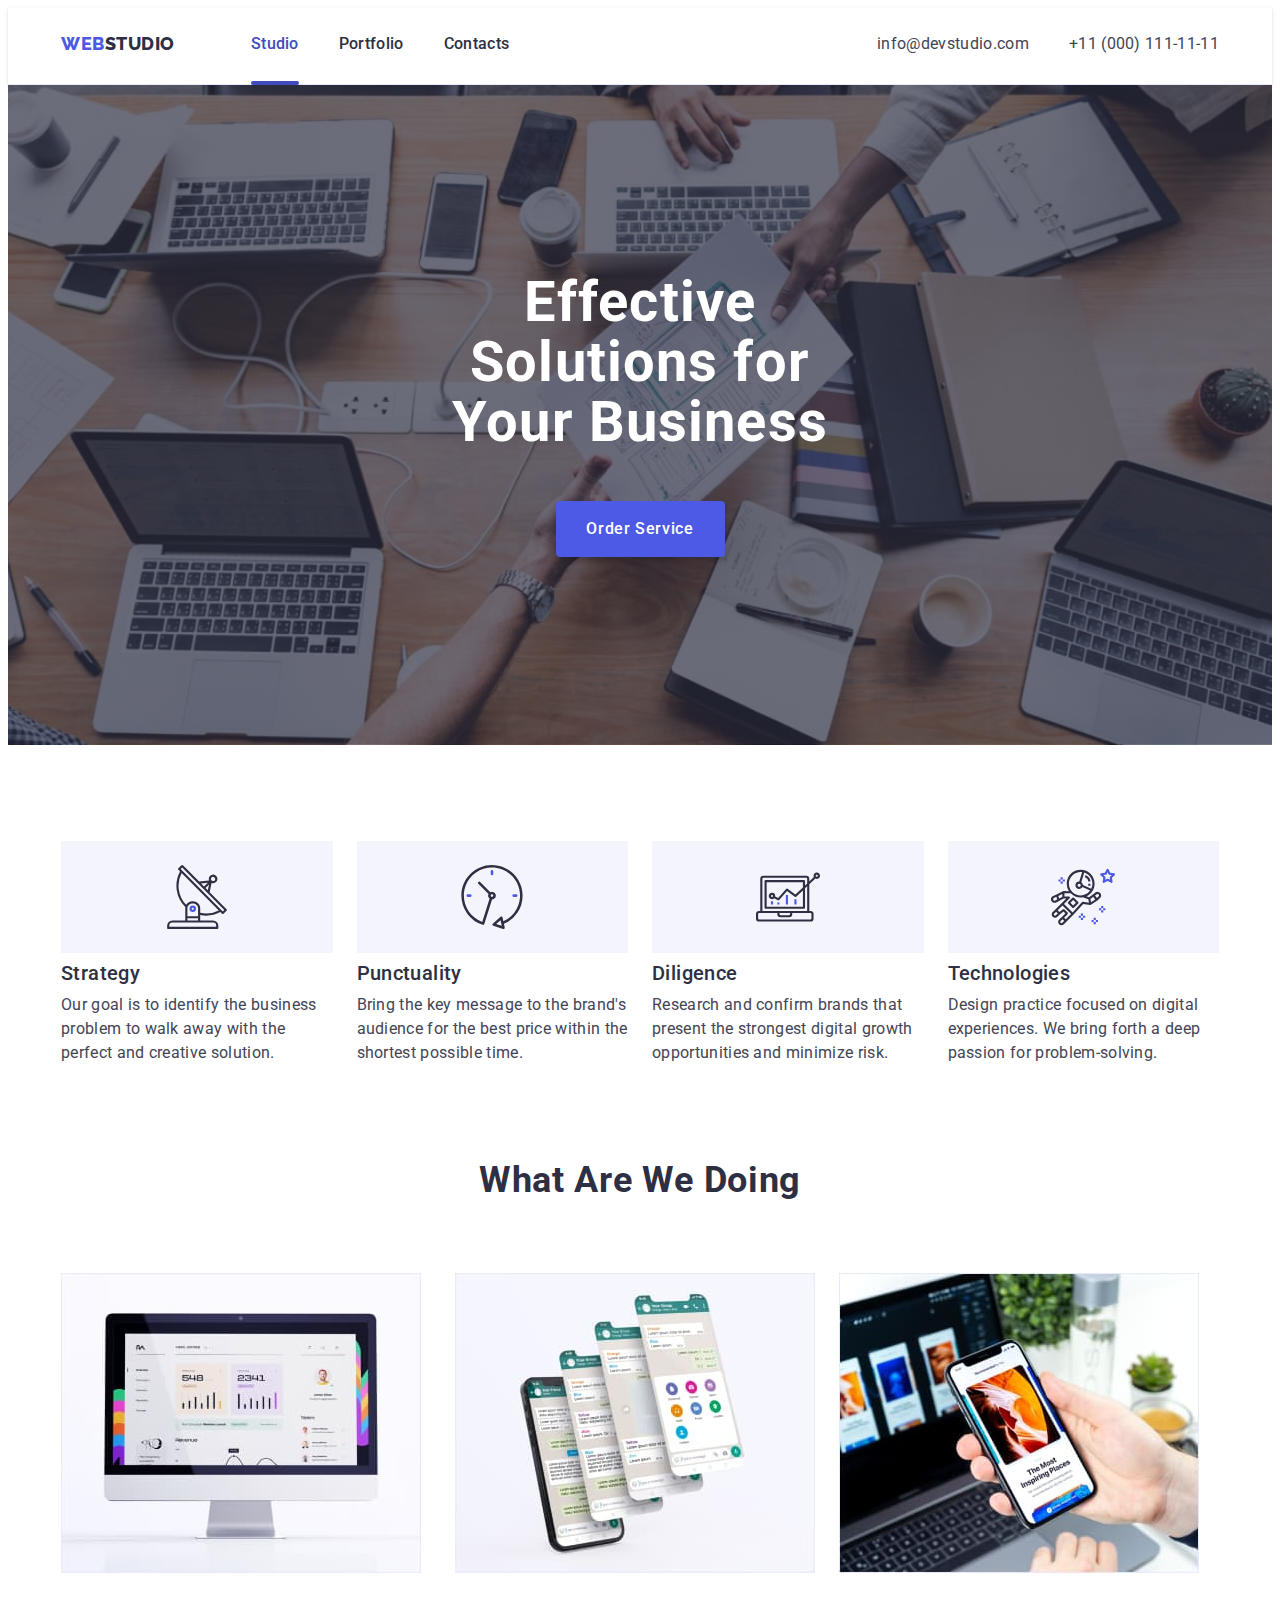
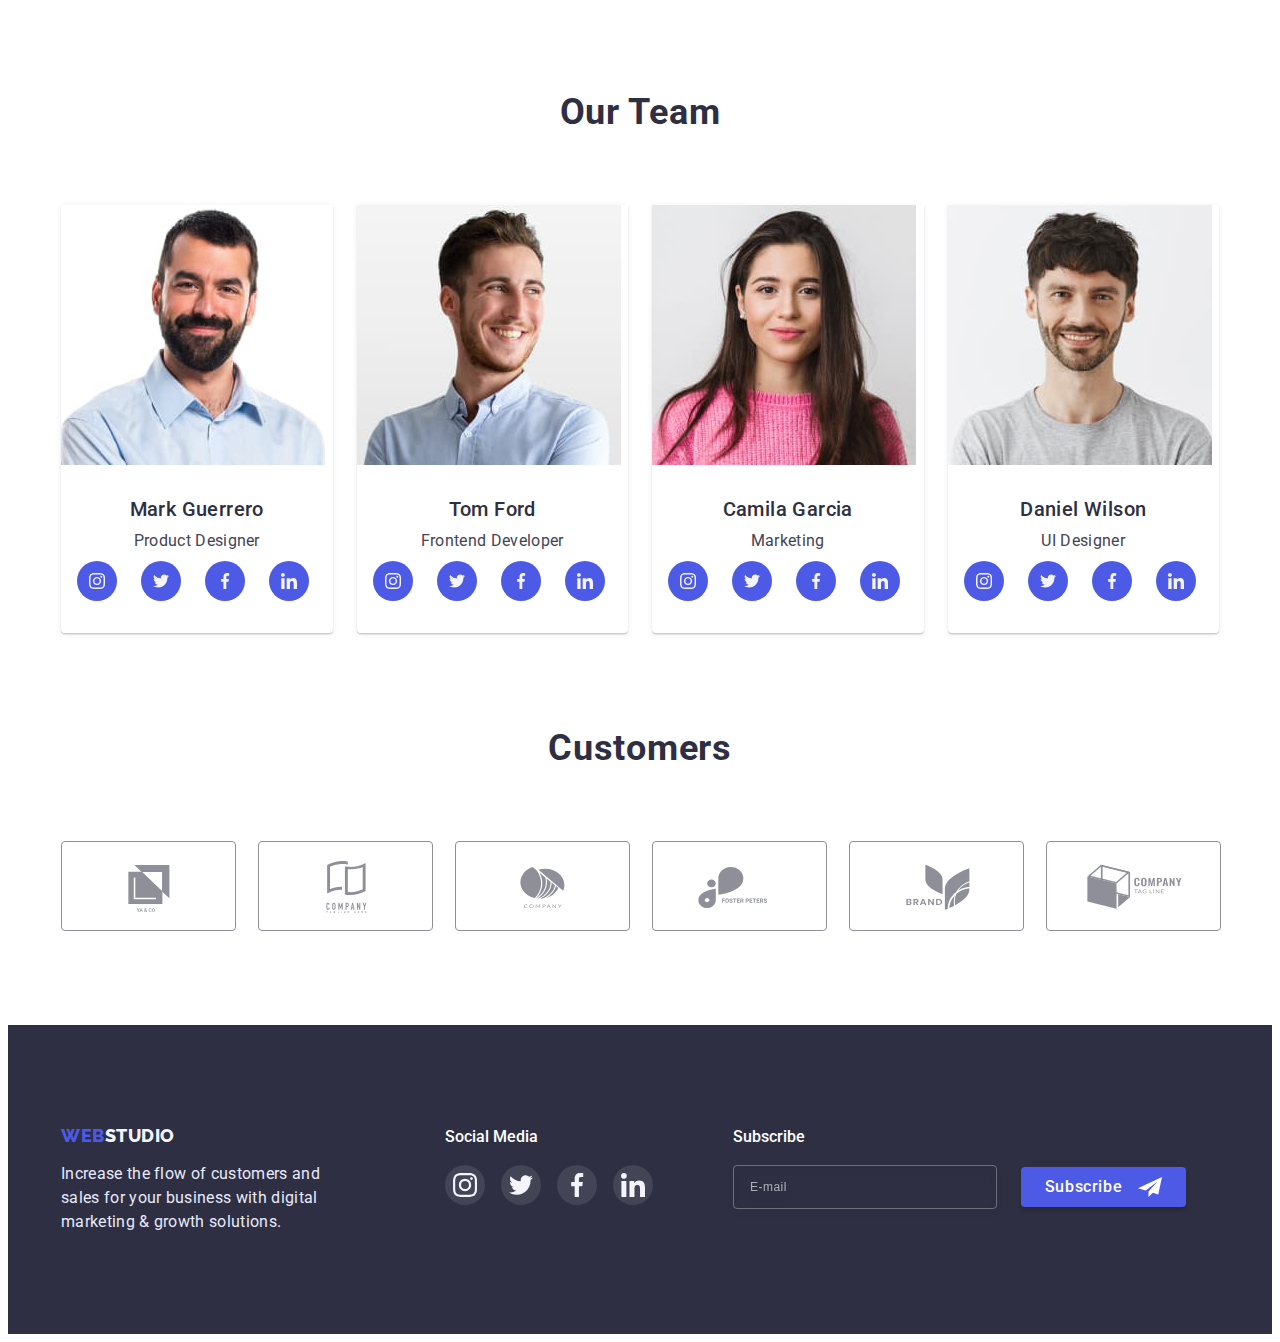
==== index.html @ ef0aab84 "adaptive" ====
<!DOCTYPE html>
<html lang="en">
  <head>
    <meta charset="UTF-8" />
    <meta http-equiv="X-UA-Compatible" content="IE=edge" />
    <meta name="viewport" content="width=device-width, initial-scale=1.0" />
    <title>Document</title>
    <link rel="preconnect" href="https://fonts.googleapis.com" />
    <link rel="preconnect" href="https://fonts.gstatic.com" crossorigin />
    <link
      href="https://fonts.googleapis.com/css2?family=Raleway:wght@800&family=Roboto:wght@400;500;700;900&display=swap"
      rel="stylesheet"
    />
    <link
      rel="stylesheet"
      href="https://cdnjs.cloudflare.com/ajax/libs/modern-normalize/1.1.0/modern-normalize.min.css"
      integrity="sha512-wpPYUAdjBVSE4KJnH1VR1HeZfpl1ub8YT/NKx4PuQ5NmX2tKuGu6U/JRp5y+Y8XG2tV+wKQpNHVUX03MfMFn9Q=="
      crossorigin="anonymous"
      referrerpolicy="no-referrer"
    />
    <link rel="stylesheet" href="./css/styles.css" />
    <link rel="stylesheet" href="./css/media.css" />
  </head>
  <body>
    <header class="header">
      <div class="container header-container">
        <nav class="header-nav">
          <a class="logo-link link" href="./index.html"
            >Web<span class="logo-em">Studio</span></a
          >
          <ul class="list header-list">
            <li>
              <a class="nav-link link active-nav-link" href="./index.html"
                >Studio</a
              >
            </li>
            <li>
              <a class="nav-link link" href="./portfolio.html">Portfolio</a>
            </li>
            <li><a class="nav-link link" href="">Contacts</a></li>
          </ul>
        </nav>
        <address class="contact">
          <ul class="list contact-list">
            <li>
              <a class="contact-link link" href="mailto:info@devstudio.com"
                >info@devstudio.com</a
              >
            </li>
            <li>
              <a class="contact-link link" href="tel:+110001111111"
                >+11 (000) 111-11-11</a
              >
            </li>
          </ul>
        </address>
        <button type="button" class="mobile-menu-open" data-menu-open>
          <svg class="mobile-open-icon" width="32" height="22">
            <use
              class="icon-menu"
              href="./images/icons.svg#icon-charm_menu-hamburger"
            ></use>
          </svg>
        </button>
      </div>
      <div class="mob-menu is-hidden" data-menu>
        <div>
          <button type="button" class="mobile-menu-close" data-menu-close>
            <svg class="mobile-close-icon" width="8" height="8">
              <use href="./images/icons.svg#icon-close-black"></use>
            </svg>
          </button>
          <ul class="list mob-menu-list">
            <li class="mob-menu-item">
              <a class="mob-menu-link link" href="./index.html">Studio</a>
            </li>
            <li class="mob-menu-item">
              <a class="mob-menu-link link" href="./portfolio.html"
                >Portfolio</a
              >
            </li>
            <li class="mob-menu-item">
              <a class="mob-menu-link link active-mob-link" href="">Contacts</a>
            </li>
          </ul>
        </div>
        <div class="mob-adress">
          <address class="mob-menu-contact">
            <ul class="list mob-menu-contacts">
              <li class="mob-menu-tel">
                <a class="mob-tel-link link" href="tel:+110001111111"
                  >+11 (000) 111-11-11</a
                >
              </li>
              <li class="mob-email">
                <a class="mob-email-link link" href="mailto:info@devstudio.com"
                  >info@devstudio.com</a
                >
              </li>
            </ul>
          </address>
          <ul class="mob-soc-list list">
            <li class="mob-soc-item">
              <a class="member-soc-link link" href="">
                <svg class="member-soc-icon">
                  <use href="./images/icons.svg#icon-instagram"></use>
                </svg>
              </a>
            </li>
            <li class="mob-soc-item">
              <a class="member-soc-link link" href="">
                <svg class="member-soc-icon">
                  <use href="./images/icons.svg#icon-twitter"></use>
                </svg>
              </a>
            </li>
            <li class="mob-soc-item">
              <a class="member-soc-link link" href="">
                <svg class="member-soc-icon">
                  <use href="./images/icons.svg#icon-facebook"></use>
                </svg>
              </a>
            </li>
            <li class="mob-soc-item">
              <a class="member-soc-link link" href="">
                <svg class="member-soc-icon">
                  <use href="./images/icons.svg#icon-linkedin"></use>
                </svg>
              </a>
            </li>
          </ul>
        </div>
      </div>
    </header>
    <main>
      <section class="main-title-section">
        <div class="container hero-container">
          <h1 class="main-title">Effective Solutions for Your Business</h1>
          <button
            class="main-title-button button"
            type="button"
            data-modal-open
          >
            Order Service
          </button>
        </div>
      </section>
      <section class="principles-section">
        <div class="container">
          <h2 class="visually-hidden">Our principles</h2>
          <ul class="list principles-list">
            <li class="principles">
              <div class="principle-icon-container">
                <svg class="principle-icon">
                  <use href="./images/icons.svg#icon-antenna"></use>
                </svg>
              </div>
              <h3 class="principle-title">Strategy</h3>
              <p class="principle-description">
                Our goal is to identify the business problem to walk away with
                the perfect and creative solution.
              </p>
            </li>
            <li class="principles">
              <div class="principle-icon-container">
                <svg class="principle-icon">
                  <use href="./images/icons.svg#icon-clock"></use>
                </svg>
              </div>
              <h3 class="principle-title">Punctuality</h3>
              <p class="principle-description">
                Bring the key message to the brand's audience for the best price
                within the shortest possible time.
              </p>
            </li>
            <li class="principles">
              <div class="principle-icon-container">
                <svg class="principle-icon">
                  <use href="./images/icons.svg#icon-diagram"></use>
                </svg>
              </div>
              <h3 class="principle-title">Diligence</h3>
              <p class="principle-description">
                Research and confirm brands that present the strongest digital
                growth opportunities and minimize risk.
              </p>
            </li>
            <li class="principles">
              <div class="principle-icon-container">
                <svg class="principle-icon">
                  <use href="./images/icons.svg#icon-astronaut"></use>
                </svg>
              </div>
              <h3 class="principle-title">Technologies</h3>
              <p class="principle-description">
                Design practice focused on digital experiences. We bring forth a
                deep passion for problem-solving.
              </p>
            </li>
          </ul>
        </div>
      </section>
      <section class="type-of-work">
        <div class="container">
          <h2 class="section-title">What are we doing</h2>
          <ul class="list list-of-types">
            <li class="types">
              <img
                width="360"
                height="300"
                srcset="./images/monitor-2x.jpg 2x"
                src="./images/monitor.jpg"
                alt="Monitor"
              />
            </li>
            <li>
              <img
                width="360"
                height="300"
                srcset="./images/mobile-phones-2x.jpg 2x"
                src="./images/mobile-phones.jpg"
                alt="Mobile phones"
              />
            </li>
            <li>
              <img
                width="360"
                height="300"
                srcset="./images/mobile-and-notebook-2x.jpg 2x"
                src="./images/mobile-and-notebook.jpg"
                alt="Mobile phone and notebook"
              />
            </li>
          </ul>
        </div>
      </section>
      <section class="team-description">
        <div class="container">
          <h2 class="section-title">Our Team</h2>
          <ul class="list team-list">
            <li class="team-member">
              <img
                width="264"
                height="260"
                src="./images/mark-guerrero.jpg"
                srcset="./images/mark-guerrero-2x.jpg 2x"
                alt="Mark Guerrero"
              />
              <div class="member-description">
                <h3 class="member-name">Mark Guerrero</h3>
                <p class="member-position">Product Designer</p>
                <ul class="member-soc-list list">
                  <li class="soc-item">
                    <a class="member-soc-link link" href="">
                      <svg class="member-soc-icon">
                        <use href="./images/icons.svg#icon-instagram"></use>
                      </svg>
                    </a>
                  </li>
                  <li class="soc-item">
                    <a class="member-soc-link link" href="">
                      <svg class="member-soc-icon">
                        <use href="./images/icons.svg#icon-twitter"></use>
                      </svg>
                    </a>
                  </li>
                  <li class="soc-item">
                    <a class="member-soc-link link" href="">
                      <svg class="member-soc-icon">
                        <use href="./images/icons.svg#icon-facebook"></use>
                      </svg>
                    </a>
                  </li>
                  <li class="soc-item">
                    <a class="member-soc-link link" href="">
                      <svg class="member-soc-icon">
                        <use href="./images/icons.svg#icon-linkedin"></use>
                      </svg>
                    </a>
                  </li>
                </ul>
              </div>
            </li>
            <li class="team-member">
              <img
                width="264"
                height="260"
                srcset="./images/tom-ford-2x.jpg 2x"
                src="./images/tom-ford.jpg"
                alt="Tom Ford"
              />
              <div class="member-description">
                <h3 class="member-name">Tom Ford</h3>
                <p class="member-position">Frontend Developer</p>
                <ul class="member-soc-list list">
                  <li class="soc-item">
                    <a class="member-soc-link link" href="">
                      <svg class="member-soc-icon">
                        <use href="./images/icons.svg#icon-instagram"></use>
                      </svg>
                    </a>
                  </li>
                  <li class="soc-item">
                    <a class="member-soc-link link" href="">
                      <svg class="member-soc-icon">
                        <use href="./images/icons.svg#icon-twitter"></use>
                      </svg>
                    </a>
                  </li>
                  <li class="soc-item">
                    <a class="member-soc-link link" href="">
                      <svg class="member-soc-icon">
                        <use href="./images/icons.svg#icon-facebook"></use>
                      </svg>
                    </a>
                  </li>
                  <li class="soc-item">
                    <a class="member-soc-link link" href="">
                      <svg class="member-soc-icon">
                        <use href="./images/icons.svg#icon-linkedin"></use>
                      </svg>
                    </a>
                  </li>
                </ul>
              </div>
            </li>
            <li class="team-member">
              <img
                width="264"
                height="260"
                srcset="./images/camila-garcia-2x.jpg 2x"
                src="./images/camila-garcia.jpg"
                alt="Camila Garcia"
              />
              <div class="member-description">
                <h3 class="member-name">Camila Garcia</h3>
                <p class="member-position">Marketing</p>
                <ul class="member-soc-list list">
                  <li class="soc-item">
                    <a class="member-soc-link link" href="">
                      <svg class="member-soc-icon">
                        <use href="./images/icons.svg#icon-instagram"></use>
                      </svg>
                    </a>
                  </li>
                  <li class="soc-item">
                    <a class="member-soc-link link" href="">
                      <svg class="member-soc-icon">
                        <use href="./images/icons.svg#icon-twitter"></use>
                      </svg>
                    </a>
                  </li>
                  <li class="soc-item">
                    <a class="member-soc-link link" href="">
                      <svg class="member-soc-icon">
                        <use href="./images/icons.svg#icon-facebook"></use>
                      </svg>
                    </a>
                  </li>
                  <li class="soc-item">
                    <a class="member-soc-link link" href="">
                      <svg class="member-soc-icon">
                        <use href="./images/icons.svg#icon-linkedin"></use>
                      </svg>
                    </a>
                  </li>
                </ul>
              </div>
            </li>
            <li class="team-member">
              <img
                width="264"
                height="260"
                srcset="./images/daniel-wilson-2x.jpg 2x"
                src="./images/daniel-wilson.jpg"
                alt="Daniel Wilson"
              />
              <div class="member-description">
                <h3 class="member-name">Daniel Wilson</h3>
                <p class="member-position">UI Designer</p>
                <ul class="member-soc-list list">
                  <li class="soc-item">
                    <a class="member-soc-link link" href="">
                      <svg class="member-soc-icon">
                        <use href="./images/icons.svg#icon-instagram"></use>
                      </svg>
                    </a>
                  </li>
                  <li class="soc-item">
                    <a class="member-soc-link link" href="">
                      <svg class="member-soc-icon">
                        <use href="./images/icons.svg#icon-twitter"></use>
                      </svg>
                    </a>
                  </li>
                  <li class="soc-item">
                    <a class="member-soc-link link" href="">
                      <svg class="member-soc-icon">
                        <use href="./images/icons.svg#icon-facebook"></use>
                      </svg>
                    </a>
                  </li>
                  <li class="soc-item">
                    <a class="member-soc-link link" href="">
                      <svg class="member-soc-icon">
                        <use href="./images/icons.svg#icon-linkedin"></use>
                      </svg>
                    </a>
                  </li>
                </ul>
              </div>
            </li>
          </ul>
        </div>
      </section>
      <section class="customers-section">
        <div class="container">
          <h2 class="section-title">Customers</h2>
          <ul class="list customers-icons-list">
            <li class="customers-icons">
              <a class="customers-link" href="">
                <svg class="customer-icon">
                  <use href="./images/icons.svg#icon-logo-ya-co-company"></use>
                </svg>
              </a>
            </li>
            <li class="customers-icons">
              <a class="customers-link" href="">
                <svg class="customer-icon">
                  <use
                    href="./images/icons.svg#icon-logo-tagline-company"
                  ></use>
                </svg>
              </a>
            </li>
            <li class="customers-icons">
              <a class="customers-link" href="">
                <svg class="customer-icon">
                  <use href="./images/icons.svg#icon-logo-company-3"></use>
                </svg>
              </a>
            </li>
            <li class="customers-icons">
              <a class="customers-link" href="">
                <svg class="customer-icon">
                  <use href="./images/icons.svg#icon-logo-foster-peters"></use>
                </svg>
              </a>
            </li>
            <li class="customers-icons">
              <a class="customers-link" href="">
                <svg class="customer-icon">
                  <use href="./images/icons.svg#icon-logo-brand"></use>
                </svg>
              </a>
            </li>
            <li class="customers-icons">
              <a class="customers-link" href="">
                <svg class="customer-icon">
                  <use
                    href="./images/icons.svg#icon-logo-tagline-company-2"
                  ></use>
                </svg>
              </a>
            </li>
          </ul>
        </div>
      </section>
    </main>
    <footer class="footer">
      <div class="container footer-container">
        <div class="footer-descr">
          <a class="logo-link link" href="./index.html"
            >Web<span class="logo-em">Studio</span></a
          >
          <p class="footer-text">
            Increase the flow of customers and sales for your business with
            digital marketing & growth solutions.
          </p>
        </div>
        <div class="footer-social">
          <p class="footer-social-media">social media</p>
          <ul class="list footer-social-list">
            <li class="footer-social-item">
              <a href="" class="link footer-social-link">
                <svg class="footer-social-icon">
                  <use href="./images/icons.svg#icon-instagram"></use>
                </svg>
              </a>
            </li>

            <li class="footer-social-item">
              <a href="" class="link footer-social-link">
                <svg class="footer-social-icon">
                  <use href="./images/icons.svg#icon-twitter"></use>
                </svg>
              </a>
            </li>
            <li class="footer-social-item">
              <a href="" class="link footer-social-link">
                <svg class="footer-social-icon">
                  <use href="./images/icons.svg#icon-facebook"></use>
                </svg>
              </a>
            </li>
            <li class="footer-social-item">
              <a href="" class="link footer-social-link">
                <svg class="footer-social-icon">
                  <use href="./images/icons.svg#icon-linkedin"></use>
                </svg>
              </a>
            </li>
          </ul>
        </div>
        <div class="footer-form-container">
          <p class="footer-social-media">Subscribe</p>
          <form class="footer-form">
            <label class="visually-hidden" for="footer-email">E-mail</label>
            <input
              type="email"
              class="footer-email"
              name="footer-email"
              id="footer-email"
              placeholder="E-mail"
            />
            <button type="submit" class="footer-button">
              <span class="footer-button-name">Subscribe</span>
              <svg class="footer-button-icon">
                <use href="./images/icons.svg#icon-footer-button-icon"></use>
              </svg>
            </button>
          </form>
        </div>
      </div>
    </footer>
    <div class="backdrop is-hidden" data-modal>
      <div class="modal">
        <button type="button" class="modal-close" data-modal-close>
          <svg class="modal-close-icon">
            <use href="./images/icons.svg#icon-close-black"></use>
          </svg>
        </button>
        <p class="modal-title">Leave your contacts and we will call you back</p>
        <form class="modal-form">
          <div class="modal-input-field">
            <label class="modal-label-text" for="user-name">name</label>
            <div class="input-wrap">
              <input
                type="text"
                class="modal-input"
                name="user-name"
                id="user-name"
              />
              <svg class="input-icon">
                <use href="./images/icons.svg#icon-user-name-icon"></use>
              </svg>
            </div>
          </div>
          <div class="modal-input-field">
            <label class="modal-label-text" for="user-phone">phone</label>
            <div class="input-wrap">
              <input
                type="tel"
                class="modal-input"
                name="user-phone"
                id="user-phone"
              />
              <svg class="input-icon">
                <use href="./images/icons.svg#icon-user-phone-icon"></use>
              </svg>
            </div>
          </div>
          <div class="modal-input-field">
            <label class="modal-label-text" for="user-email">email</label>
            <div class="input-wrap">
              <input
                type="email"
                class="modal-input"
                name="user-email"
                id="user-email"
              />
              <svg class="input-icon">
                <use href="./images/icons.svg#icon-user-email-icon"></use>
              </svg>
            </div>
          </div>
          <label class="modal-label-text" for="user-textarea">comment</label>
          <textarea
            class="modal-textarea"
            name="user-textarea"
            id="user-textarea"
            placeholder="text input"
          ></textarea>
          <div class="modal-check-field">
            <input
              class="modal-check visually-hidden"
              type="checkbox"
              id="private-policy"
              name="private-policy"
              value="true"
            />
            <label class="policy-label" for="private-policy">
              <span class="new-check">
                <svg class="check-icon">
                  <use href="./images/icons.svg#icon-check-icon"></use>
                </svg>
              </span>
              I accept the terms and conditions of the&nbsp;<a
                class="policy-link"
                href=""
                >Privacy Policy</a
              >
            </label>
          </div>
          <button class="button main-title-button" type="submit">Send</button>
        </form>
      </div>
    </div>
    <script src="./js/modal.js"></script>
    <script src="./js/menu.js"></script>
  </body>
</html>
---- css/styles.css ----
:root {
    --main-titles-color: #2E2F42;
    /* NAVY BLUE */
    --main-text-color: #434455;
    /* SLATE */
    --lightest-grey: #F4F4FD;
    /*CLOUD*/
    --button-main-color: #4D5AE5;
    /*IRIS*/
    --button-second-color: #E7E9FC;
    --hover-color: #404BBF;
    /*OCEAN*/
    --main-font: 'Roboto', sans-serif;
    --transition-parameters: 250ms cubic-bezier(0.4, 0, 0.2, 1);
}

p,
h1,
h2,
h3,
h4,
h5,
h6 {
    margin: 0;
}

ul {
    padding-left: 0;
    margin: 0;
}

img {
    display: block;
}

body {
    font-family: var(--main-font);
    color: var(--main-text-color);
    background-color: #FFFFFF;
}

.container {
    padding-left: 15px;
    padding-right: 15px;
    margin: 0 auto;
    max-width: 426px;
}

.list {
    list-style: none;
}

.link {
    text-decoration: none;
    font-style: normal;
}

.button {
    cursor: pointer;
    border-radius: 4px;
}

.visually-hidden {
    position: absolute;
    width: 1px;
    height: 1px;
    margin: -1px;
    border: 0;
    padding: 0;
    white-space: nowrap;
    clip-path: inset(100%);
    clip: rect(0 0 0 0);
    overflow: hidden;
}

/*Header and footer styles*/
.header {
    padding-top: 24px;
    padding-bottom: 24px;
    border-bottom: 1px solid var(--button-second-color);
    box-shadow: 0px 2px 1px rgba(46, 47, 66, 0.08), 0px 1px 1px rgba(46, 47, 66, 0.16), 0px 1px 6px rgba(46, 47, 66, 0.08);
}

.header-container {
    display: flex;
    /*max-width: 480px;*/
}

.header-nav {
    display: flex;
    align-items: center;
}

.header-list {
    display: none;
}


.logo-link {
    font-family: 'Raleway', sans-serif;
    font-style: normal;
    font-weight: 800;
    text-transform: uppercase;
    font-size: 18px;
    line-height: 1.17;
    letter-spacing: 0.03em;
    color: var(--button-main-color);
    margin-right: 76px;
}

.logo-em {
    color: var(--main-titles-color);
}


.nav-link {
    font-family: var(--main-font);
    font-style: normal;
    font-weight: 500;
    font-size: 16px;
    line-height: 1.5;
    letter-spacing: 0.02em;
    color: var(--main-titles-color);
    transition: color var(--transition-parameters);
}

.active-nav-link {
    color: var(--hover-color);
    position: relative;
}

.contact {
    margin-left: auto;
}

.contact-list {
    display: none;
}

.nav-link:hover,
.nav-link:focus,
.contact-link:hover,
.contact-link:focus {
    color: var(--hover-color);
}

.mobile-menu-open {
    width: 32px;
    height: 22px;
    padding: 0;
    border: none;
    background-color: transparent;
    cursor: pointer;
}


.icon-menu {
    stroke: var(--main-titles-color);
}

.mobile-menu-open:focus .icon-menu { 
    stroke: var(--hover-color);
}


.mob-menu {
    position: fixed;
    top: 0;
    z-index: 1;
    display: flex;
    flex-direction: column;
    justify-content: space-between;
    width: 100%;
    height: 100%;
    padding-top: 24px;
    padding-bottom: 40px;
    padding-left: 40px;
    padding-right: 24px;
    background-color: #FFFFFF;
    overflow: auto;
}

.mobile-menu-close {
    background: #E7E9FC;
    border: 1px solid rgba(0, 0, 0, 0.1);
    display: flex;
    justify-content: center;
    align-items: center;
    margin-left: auto;
    margin-bottom: 32px;
    padding: 0;
    width: 24px;
    height: 24px;
    border-radius: 50%;
    cursor: pointer;
}

.mobile-menu-close:focus{
    background-color: var(--hover-color);
    fill: var(--lightest-grey);
}

.mob-menu-link {
    font-weight: 700;
    font-size: 36px;
    line-height: 1.11;
    letter-spacing: 0.02em;
    text-transform: capitalize;
    color: var(--main-titles-color);
}

.mob-adress{
    max-width: 426px;
}

.active-mob-link {
    color: var(--hover-color);
}

.mob-menu-item:not(:last-child) {
    margin-bottom: 40px;
}

.mob-menu-tel {
    margin-bottom: 40px;
}

.mob-tel-link {
    font-weight: 600;
    font-size: 36px;
    line-height: 1.11;
    color: var(--button-main-color);
}

.mob-email-link {
    font-weight: 500;
    font-size: 20px;
    line-height: 1.2;
    letter-spacing: 0.02em;
    color: var(--main-text-color);
}

.mob-menu-link:focus,
.mob-menu-link:focus,
.mob-email-link:focus{
    color: var(--hover-color);   
}
.mob-tel-link:focus{
    color: var(--main-text-color);
}

.mob-menu-contacts {
    margin-bottom: 48px;
}

.mob-soc-list {
    display: flex;
    justify-content: space-between;
}

.mob-soc-item{
    width: 40px;
    height: 40px;   
}


.footer {
    background-color: var(--main-titles-color);
    /*padding-top: 100px;
    padding-bottom: 100px;*/
    padding-top: 96px;
    padding-bottom: 96px;
    margin: 0 auto;
}

.footer-container {
    /*display: flex;*/
    max-width: 426px;
}

.footer-descr {
    width: 264px;
    margin: 0 auto;
    margin-bottom: 72px;
}

.footer-descr>.logo-link {
    margin: 0 auto;
    display: block;
    text-align: center;
}

.footer .logo-em {
    color: var(--lightest-grey)
}

.footer-text {
    font-family: var(--main-font);
    font-size: 16px;
    line-height: 1.5;
    letter-spacing: 0.02em;
    color: var(--button-second-color);
    max-width: 268px;
    /*max-width: 264px;*/
    margin-top: 16px;
}

.footer-social {
    max-width: 208px;
    margin: 0 auto;
    margin-bottom: 72px;
    /*margin-left: 120px;
    margin-right: 80px;*/
}

.footer-social-media {
    text-transform: capitalize;
    text-align: center;
    font-weight: 500;
    font-size: 16px;
    line-height: 1.5;
    color: #FFFFFF;
    margin-bottom: 16px;
}

.footer-social-list {
    display: flex;
    gap: 16px;
}

.footer-social-item {
    width: 40px;
    height: 40px;
}

.footer-social-link {
    width: 100%;
    height: 100%;
    display: flex;
    align-items: center;
    justify-content: center;
    border-radius: 50%;
    background: rgba(255, 255, 255, 0.1);
    transition: background var(--transition-parameters);
}

.footer-social-icon {
    width: 24px;
    height: 24px;
}

.footer-social-link:hover,
.footer-social-link:focus {
    background: #31D0AA;
}

/*main styles*/


/*section Effective solutions*/

.main-title-section {
    max-width: 428px;
    background-color: var(--main-titles-color);
    background-image: linear-gradient(rgba(46, 47, 66, 0.7), rgba(46, 47, 66, 0.7)), url(../images/people-office-mob.jpg);
    background-size: cover;
    background-position: center;
    padding-top: 112px;
    padding-bottom: 112px;
    margin: 0 auto;
}

@media (min-device-pixel-ratio: 2),
(min-resolution: 192dpi),
(min-resolution: 2dppx) {
    .main-title-section {
        background-image: linear-gradient(rgba(46, 47, 66, 0.7), rgba(46, 47, 66, 0.7)), url(../images/people-office-mob-2x.jpg);
    }
}


.main-title {
    font-weight: 700;
    font-size: 36px;
    line-height: 1.11;
    letter-spacing: 0.02em;
    color: #FFFFFF;
    text-align: center;
    max-width: 428px;
    margin: 0 auto 72px auto;
}

.main-title-button {
    font-family: var(--main-font);
    font-weight: 500;
    font-size: 16px;
    line-height: 1.5;
    letter-spacing: 0.04em;
    color: #FFFFFF;
    background-color: var(--button-main-color);
    box-shadow: 0px 4px 4px rgba(0, 0, 0, 0.15);
    display: block;
    margin: 0 auto;
    min-width: 169px;
    height: 56px;
    border: none;
    transition: background-color var(--transition-parameters);
}

.main-title-button:hover,
.main-title-button:focus {
    background-color: var(--hover-color);
    cursor: pointer;
}

/*section Principles*/
.principles-section {
    padding-top: 96px;
    padding-bottom: 96px;
    /*padding-bottom: 120px;
    padding-top: 120px;*/
}

.principles-list {
    display: flex;
    flex-wrap: wrap;
    gap: 72px;
}

.principles {
    width: 100%;
}

.principle-title {
    font-family: 'Roboto';
    font-style: normal;
    font-weight: 700;
    font-size: 36px;
    line-height: 1.11;
    text-align: center;
    letter-spacing: 0.02em;
    text-transform: capitalize;
    color: var(--main-titles-color);
    margin-bottom: 8px;
}

.principle-description {
    font-weight: 500;
    /*only for mobile and tablet*/
    font-size: 16px;
    line-height: 1.5;
    letter-spacing: 0.02em;
}

.principle-icon-container {
    display: none;
}


.principle-icon {
    width: 64px;
    height: 64px;
    display: block;

}


/*section What are we doing*/

.type-of-work {
    display: none;
}

.section-title {

    font-weight: 700;
    font-size: 36px;
    line-height: 1.11;
    letter-spacing: 0.02em;
    text-transform: capitalize;
    color: var(--main-titles-color);
    text-align: center;
    margin-bottom: 72px;
}

.list-of-types {
    display: flex;
    gap: 24px;
}

.types {
    width: calc((100% - 48px) / 3);
}




section Our team .team-description {
    background-color: var(--lightest-grey);
    padding-top: 120px;
    padding-bottom: 120px;
}

.team-description>.container {
    width: 294px;
}

.team-list {
    display: flex;
    flex-wrap: wrap;
    gap: 72px;
}

.team-member {
    background-color: #FFFFFF;
    width: 100%;
    /*width: calc((100% - 72px) / 4);*/
    border-radius: 0px 0px 4px 4px;
    box-shadow: 0px 1px 6px rgba(46, 47, 66, 0.08), 0px 1px 1px rgba(46, 47, 66, 0.16), 0px 2px 1px rgba(46, 47, 66, 0.08);
}

.member-picture {
    width: 264;
    height: 260;
}

.member-description {
    padding: 32px 16px;
}

.member-name {
    font-weight: 500;
    font-size: 20px;
    line-height: 1.2;
    letter-spacing: 0.02em;
    color: var(--main-titles-color);
    text-align: center;
    margin-bottom: 8px;
}

.member-position {
    font-size: 16px;
    line-height: 1.5;
    letter-spacing: 0.02em;
    text-align: center;
}

.member-soc-list {
    display: flex;
    gap: 24px;
    margin-top: 8px;
}

.soc-item {
    width: 40px;
    height: 40px;

}

.member-soc-link {
    display: flex;
    align-items: center;
    justify-content: center;
    width: inherit;
    height: inherit;
    border-radius: 50%;
    background-color: var(--button-main-color);
    transition: background-color var(--transition-parameters);

}

.member-soc-link:hover,
.member-soc-link:focus {
    background-color: var(--hover-color);
}


.member-soc-icon {
    width: 16px;
    height: 16px;
}

/*Styles for customers*/
.customers-section {
    padding-top: 96px;
    padding-bottom: 96px;
    /*padding-top: 120px;
    padding-bottom: 120px;*/
}

.customers-icons-list {
    display: flex;
    flex-wrap: wrap;
    /*gap: 24px;*/
}

.customers-icons {
    height: 88px;
    width: calc((100% - 16px) / 2);
}

.customers-icons:nth-child(2n+1) {
    margin-right: 16px;
}

.customers-icons:nth-child(-n+4) {
    margin-bottom: 72px;
}

.customers-link {
    width: 100%;
    height: 100%;
    border: 1px solid #8E8F99;
    border-radius: 4px;
    display: flex;
    align-items: center;
    justify-content: center;
    fill: #8E8F99;
    transition: fill var(--transition-parameters), border-color var(--transition-parameters);
}

.customer-icon {
    width: 104px;
    height: 56px;
}

.customers-link:hover,
.customers-link:focus {
    border-color: var(--hover-color);
    fill: var(--hover-color);
}




/*Styles for portfolio*/

.portfolio-section {
    padding-top: 96px;
    padding-bottom: 120px;
}

.portfolio-buttons-list {
    display: flex;
    gap: 24px;
    justify-content: center;
    margin-bottom: 72px;
}

.property-button {
    font-family: var(--main-font);
    font-weight: 500;
    font-size: 16px;
    line-height: 1.5;
    letter-spacing: 0.04em;
    color: var(--button-main-color);
    background-color: var(--lightest-grey);
    cursor: pointer;
    height: 48px;
    border-radius: 4px;
    padding: 12px 24px;
    border: 1px solid var(--button-second-color);
    transition: color var(--transition-parameters), background-color var(--transition-parameters), box-shadow var(--transition-parameters), border-color var(--transition-parameters);
}

.property-button:hover,
.property-button:focus {
    color: #FFFFFF;
    background-color: var(--hover-color);
    cursor: pointer;
    border: 1px solid transparent;
    box-shadow: 0px 3px 1px rgba(0, 0, 0, 0.1), 0px 2px 1px rgba(0, 0, 0, 0.08), 0px 2px 2px rgba(0, 0, 0, 0.12);
}

.portfolio-exhamples-list {
    display: flex;
    flex-wrap: wrap;
    column-gap: 24px;
    row-gap: 48px;
}

.portfolio-item {
    width: calc((100% - 48px) / 3);
}

.portfolio-item-link {
    display: block;
    transition: box-shadow var(--transition-parameters);
}

.portfolio-item-link:hover,
.portfolio-item-link:focus {
    box-shadow: 0px 1px 6px rgba(46, 47, 66, 0.08), 0px 1px 1px rgba(46, 47, 66, 0.16), 0px 2px 1px rgba(46, 47, 66, 0.08);
}

.portfolio-item-link:hover .portfolio-cover-text {
    transform: translateY(0);
}


.portfolio-item-exhample {
    padding: 32px 16px;
    border: 1px solid var(--button-second-color);
    border-top: none;
}

.portfolio-item-name {
    font-weight: 500;
    font-size: 20px;
    line-height: 1.2;
    letter-spacing: 0.02em;
    color: var(--main-titles-color);
    margin-bottom: 8px;
}

.portfolio-item-type {
    font-size: 16px;
    line-height: 1.5;
    letter-spacing: 0.02em;
    color: var(--main-text-color)
}

.portfolio-cover-wraper {
    position: relative;
    overflow: hidden;
}

.portfolio-cover-text {
    position: absolute;
    width: 100%;
    height: 100%;
    padding: 40px 32px;
    top: 0;
    font-size: 16px;
    line-height: 1.5;
    letter-spacing: 0.02em;
    overflow: auto;
    color: var(--lightest-grey);
    background-color: var(--button-main-color);
    transform: translateY(100%);
    transition: transform var(--transition-parameters);
}

/*Modal styles*/

.backdrop {
    position: fixed;
    top: 0;
    width: 100%;
    height: 100%;
    background-color: rgba(46, 47, 66, 0.4);
    transition: opacity var(--transition-parameters), visibility var(--transition-parameters);
}

.modal {
    padding-top: 72px;
    padding-left: 24px;
    padding-right: 24px;
    padding-bottom: 24px;
    position: absolute;
    top: 88px;
    left: 50%;
    top: 50%;
    transform: translate(-50%, -50%) scale(1);
    width: 408px;
    min-height: 576px;
    background-color: #FCFCFC;
    box-shadow: 0px 1px 1px rgba(0, 0, 0, 0.14), 0px 1px 3px rgba(0, 0, 0, 0.12), 0px 2px 1px rgba(0, 0, 0, 0.2);
    border-radius: 4px;
    transition: transform var(--transition-parameters);
}

.modal-close {
    display: flex;
    align-items: center;
    justify-content: center;
    position: absolute;
    top: 24px;
    right: 24px;
    padding: 0;
    width: 24px;
    height: 24px;
    border-radius: 50%;
    border: 1px solid rgba(0, 0, 0, 0.1);
    background-color: var(--button-second-color);
    fill: #000000;
    transition: background-color var(--transition-parameters), fill var(--transition-parameters);
}

.is-hidden {
    opacity: 0;
    visibility: hidden;
    pointer-events: none;
}

.backdrop.is-hidden .modal {
    transform: translate(-50%, -50%) scale(0.5);
}

.modal-close-icon {
    width: 8px;
    height: 8px;

}

.modal-close:hover,
.modal-close:focus {
    background-color: var(--hover-color);
    fill: var(--lightest-grey);
}

.modal-title {
    width: 100%;
    margin-bottom: 16px;
    font-family: var(--main-font);
    font-weight: 500;
    font-size: 16px;
    line-height: 1.5;
    letter-spacing: 0.02em;
    text-align: center;
    color: var(--main-titles-color);
}

.modal-input {
    width: 100%;
    height: 40px;
    padding-left: 38px;
    background-color: transparent;
    border: 1px solid rgba(33, 33, 33, 0.2);
    border-radius: 4px;
    outline: transparent;
    transition: border-color var(--transition-parameters);
}

.modal-input:focus {
    border-color: var(--button-main-color);
}

.modal-input:focus+.input-icon {
    fill: var(--button-main-color);
}

.modal-input-field {
    margin-bottom: 8px;

}

.modal-label-text {
    display: block;
    margin-bottom: 4px;
    text-transform: capitalize;
    /*font-style: normal;
    font-weight: 400;*/
    font-size: 12px;
    line-height: 1.33;
    letter-spacing: 0.04em;
    color: #8E8F99;
}

.modal-textarea {
    width: 100%;
    height: 120px;
    padding: 8px 16px;
    display: block;
    resize: none;
    text-transform: capitalize;
    font-size: 12px;
    line-height: 1.33;
    letter-spacing: 0.04em;
    background-color: transparent;
    border: 1px solid rgba(33, 33, 33, 0.2);
    border-radius: 4px;
    outline: transparent;
    transition: border-color var(--transition-parameters);
}

.modal-textarea::placeholder {
    color: rgba(117, 117, 117, 0.5);
}

.modal-textarea:focus {
    border-color: var(--button-main-color);
}

.input-wrap {
    position: relative;
}

.input-icon {
    width: 18px;
    height: 24px;
    top: 50%;
    transform: translateY(-50%);
    left: 16px;
    position: absolute;
    fill: var(--main-titles-color);
    transition: fill var(--transition-parameters);
}

.policy-label {
    display: flex;
    align-items: baseline;
    font-size: 12px;
    line-height: 1.33;
    letter-spacing: 0.04em;
    color: #757575;
}

.new-check {
    display: flex;
    align-items: center;
    justify-content: center;
    margin-right: 8px;
    width: 16px;
    height: 16px;
    border: 1.25px solid #2E2F42;
    border-radius: 2px;
    cursor: pointer;
    fill: transparent;
    transition: fill var(--transition-parameters), background-color var(--transition-parameters), border-color var(--transition-parameters);
}

.check-icon {
    width: 10px;
    height: 8px;

}

.policy-link {
    color: var(--button-main-color);
}

.modal-check:checked+.policy-label .new-check {
    background-color: #4D5AE5;
    fill: #F4F4FD;
}

.modal-check:focus+.policy-label .new-check {
    border-color: #4D5AE5;
}

.modal-check-field {
    margin-top: 16px;
    margin-bottom: 24px;
}

.footer-button-icon {
    width: 24px;
    height: 24px;
    fill: #FFFFFF;
}

.footer-button {
    margin: 0 auto;
    display: flex;
    align-items: center;
    justify-content: center;
    gap: 16px;
    font-family: var(--main-font);
    font-weight: 500;
    font-size: 16px;
    line-height: 1.5;
    letter-spacing: 0.04em;
    cursor: pointer;
    border-radius: 4px;
    color: #FFFFFF;
    background-color: var(--button-main-color);
    box-shadow: 0px 4px 4px rgba(0, 0, 0, 0.15);
    min-width: 165px;
    height: 40px;
    border: none;
    transition: background-color var(--transition-parameters);
}

.footer-button:hover,
.footer-button:focus {
    background-color: var(--hover-color);
    cursor: pointer;
}

.footer-form {
    display: block;
    /*display: flex;
    align-items: center;
    gap: 24px;*/
}

.footer-email {
    display: block;
    width: 100%;
    height: 40px;
    margin-bottom: 16px;
    padding-left: 16px;
    background-color: transparent;
    border: 1px solid rgba(255, 255, 255, 0.3);
    filter: drop-shadow(0px 4px 4px rgba(0, 0, 0, 0.15));
    border-radius: 4px;
    font-size: 12px;
    line-height: 2;
    letter-spacing: 0.04em;
    color: #FFFFFF;
    outline: transparent;
    transition: border-color var(--transition-parameters);    
}

.footer-email::placeholder {
    color: rgba(255, 255, 255, 0.6);
}

.footer-email:focus {
    border-color: #FFFFFF;
}
---- css/media.css ----
@media screen and (max-width: 427px){
    .modal{
        width: 90vw;
    }
}

@media screen and (min-width: 428px) {
    .container {
        width: 426px;
    }

    .footer {
        width: 426px;
    }
}

@media screen and (min-width: 768px) {
    .mob-menu {
        display: none;
    }

    .container {
        max-width: none;
        width: 766px;
    }

    .header {
        padding-bottom: 10px;
    }

    .header-list {
        display: flex;
        gap: 40px;
    }

    .active-nav-link::after {
        content: '';
        position: absolute;
        display: block;
        width: 100%;
        height: 4px;
        background-color: var(--hover-color);
        border-radius: 2px;
        top: 36px;
    }

    .contact-list {
        display: block;
    }

    .contact-link {
        font-family: var(--main-font);
        font-size: 12px;
        line-height: 1.33;
        letter-spacing: 0.04em;
        color: var(--main-text-color);
        transition: color var(--transition-parameters);
    }

    .mobile-menu-open {
        display: none;
    }

    .main-title-section {
        max-width: 766px;
        background-image: linear-gradient(rgba(46, 47, 66, 0.7), rgba(46, 47, 66, 0.7)), url(../images/people-office-tablet.jpg);
    }

    @media (min-device-pixel-ratio: 2),
    (min-resolution: 192dpi),
    (min-resolution: 2dppx) {
        .main-title-section {
            background-image: linear-gradient(rgba(46, 47, 66, 0.7), rgba(46, 47, 66, 0.7)), url(../images/people-office-tablet-2x.jpg);
        }
    }

    .main-title {
        font-size: 56px;
        line-height: 1.07;
        letter-spacing: 0.02em;
        margin: 0 auto 36px auto;
    }


    .principles {
        width: calc((100% - 24px) / 2);
    }

    .principles-list {
        gap: 0;
    }

    .principles:nth-child(2n+1) {
        margin-right: 24px;
    }

    .principles:nth-child(-n+2) {
        margin-bottom: 72px;
    }

    .team-description>.container {
        width: 582px;
    }

    .team-list {
        gap: 0;
    }

    .team-member {
        width: calc((100% - 24px) / 2);
    }

    .team-member:nth-child(2n+1) {
        margin-right: 24px;
    }

    .team-member:not(:nth-last-child(-n + 2)) {
        margin-bottom: 64px;
    }

    .customers-section .container {
        width: 582px;
    }


    .customers-icons {
        width: calc((100% - 48px) / 3);
    }

    .customers-icons-list>.customers-icons {
        margin: 0;
    }

    .customers-icons:not(:nth-child(3n)) {
        margin-right: 16px;
    }

    .customers-icons:not(:nth-last-child(-n + 3)) {
        margin-bottom: 72px;
    }

    .footer {        
        width: 100%;
    }

    .footer-form {        
        display: flex;
        align-items: center;
        gap: 24px;
    }

    .footer-container {
        display: flex;
        flex-wrap: wrap;        
        max-width: none;
        width: 766px;
        padding-left: 108px;
    }

    .footer-form-container {
        margin-top: 72px;
        width: 453px;
    }


    .footer-descr {
        margin: 0;
    }

    .footer-social-media {
        text-align: left;
    }

    .footer .logo-link {
        text-align: left;
    }

    .footer-email {
        margin-bottom: 0;
        width: 264px;
    }

    .footer-social {
        max-width: none;
        min-width: 208px;
        margin: 0 0 0 24px;
        /*margin-left: 120px;
        margin-right: 80px;*/
    }

}

@media screen and (min-width: 1158px) {
    .container {
        width: 1158px;
    }

    .header {
        padding-bottom: 28px;
    }

    .active-nav-link::after {
        top: 47px;
    }

    .contact-list {
        display: flex;
        gap: 40px;
    }

    .contact-link {
        font-size: 16px;
        line-height: 1.5;
        letter-spacing: 0.02em;
    }

    .main-title-section {

        max-width: 1440px;
        background-color: var(--main-titles-color);
        background-image: linear-gradient(rgba(46, 47, 66, 0.7), rgba(46, 47, 66, 0.7)), url(../images/people-office.jpg);
        padding-bottom: 188px;
        padding-top: 188px;
    }

    @media (min-device-pixel-ratio: 2),
    (min-resolution: 192dpi),
    (min-resolution: 2dppx) {
        .main-title-section {
            background-image: linear-gradient(rgba(46, 47, 66, 0.7), rgba(46, 47, 66, 0.7)), url(../images/people-office-2x.jpg);
        }
    }

    .main-title {
        margin: 0 auto 48px auto;
    }

    .principles {
        width: calc((100% - 72px) / 4);
    }

    .principle-description {
        font-weight: 400;
    }

    .principle-title {
        font-weight: 500;
        font-size: 20px;
        line-height: 1.2;
    }

    .principle-icon-container {
        display: flex;
        height: 112px;
        background-color: var(--lightest-grey);
        margin-bottom: 8px;
        justify-content: center;
        align-items: center;
    }

    .principles-list {
        gap: 24px;
    }

    .principles-list .principles {
        margin: 0;
    }

    .principle-title {
        text-align: left;
    }

    .type-of-work {
        display: block;
        padding-bottom: 120px;
    }

    .team-description>.container {
        width: 1158px;
    }

    .team-list>.team-member {
        margin: 0;
    }

    .team-list {
        gap: 24px;
    }

    .team-member {
        width: calc((100% - 72px) / 4);
    }

    .customers-section .container {
        width: 1158px;
    }

    .customers-icons-list>.customers-icons {
        margin: 0;
    }

    .customers-icons-list {
        flex-wrap: no-wrap;
        gap: 24px;
    }

    .customers-icons {
        width: calc((100% - 120px) / 6);
    }

    .footer {        
        padding-top: 100px;
        padding-bottom: 100px;
    }

    .footer-form-container {
        margin: 0;
    }

    .footer-container {
        padding-left: 15px;        
    }

    .footer-social {
        margin-left: 120px;
        margin-right: 80px;
    }

}
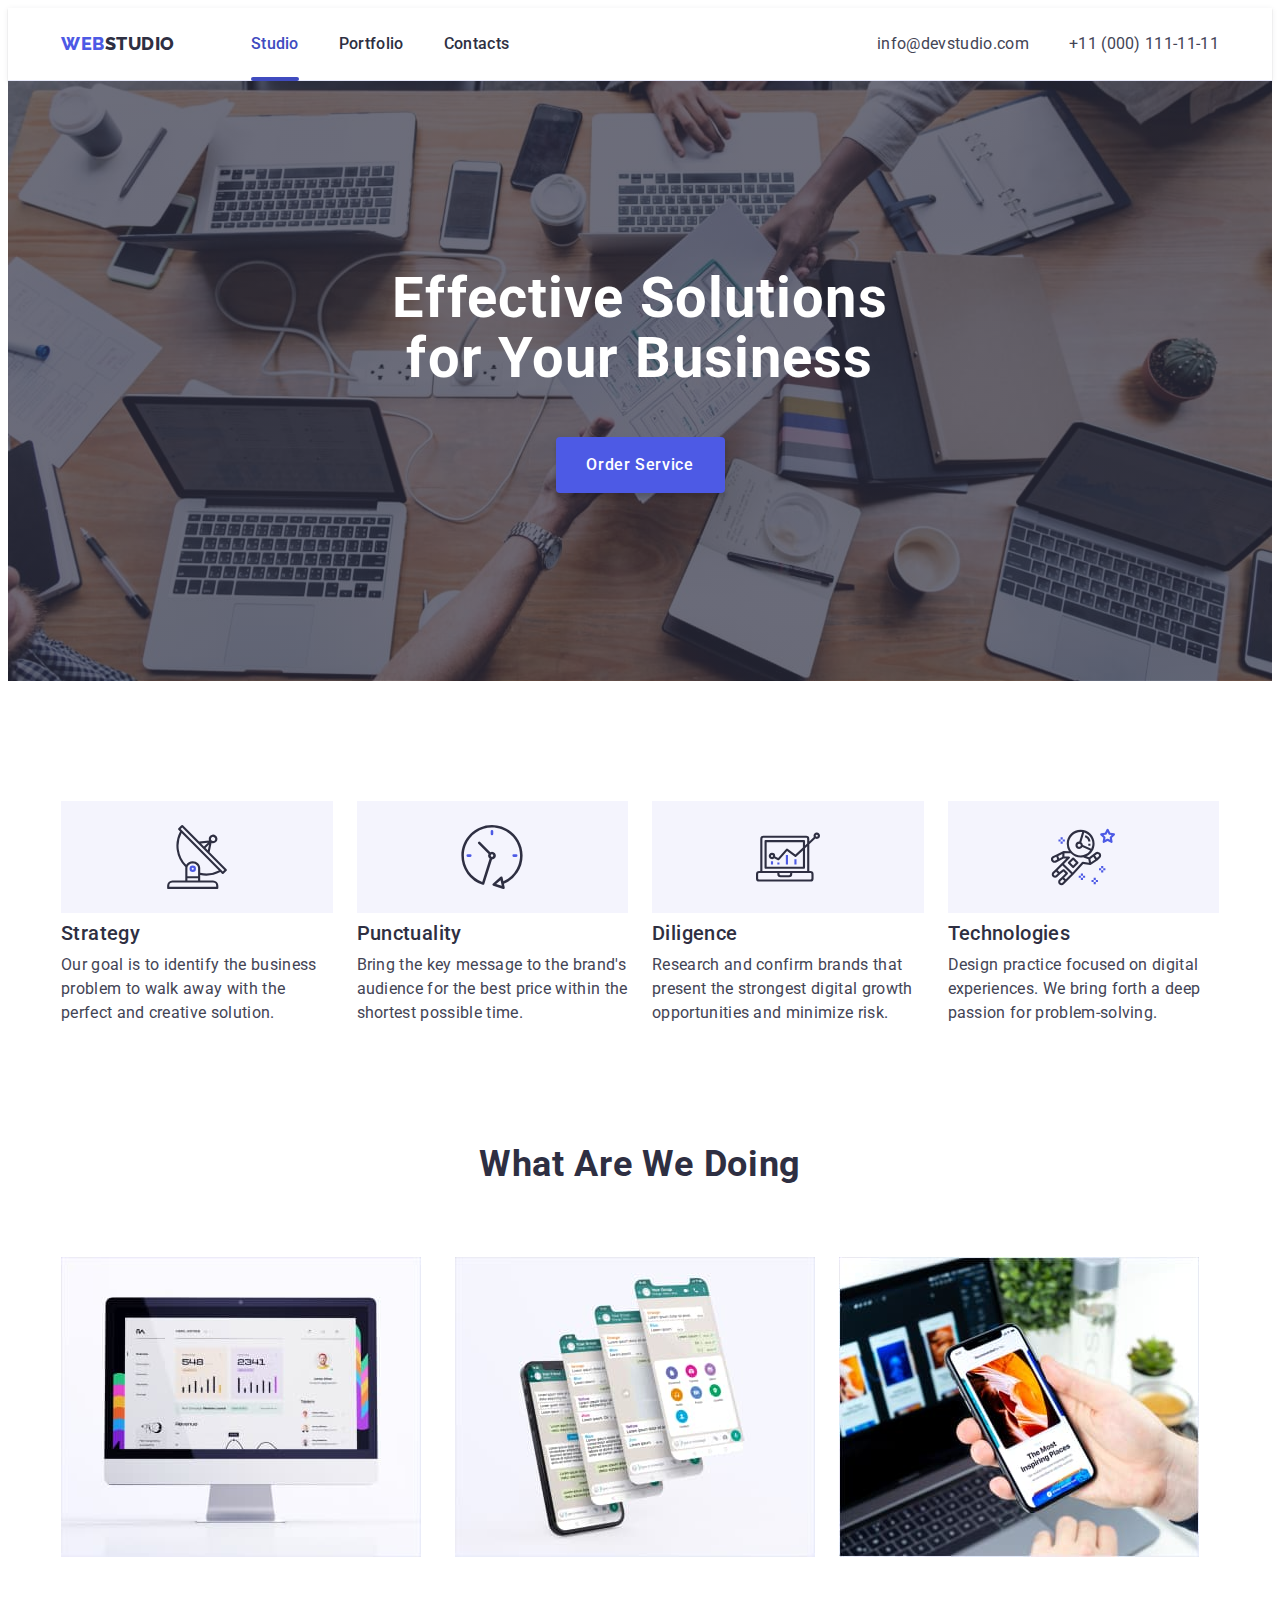
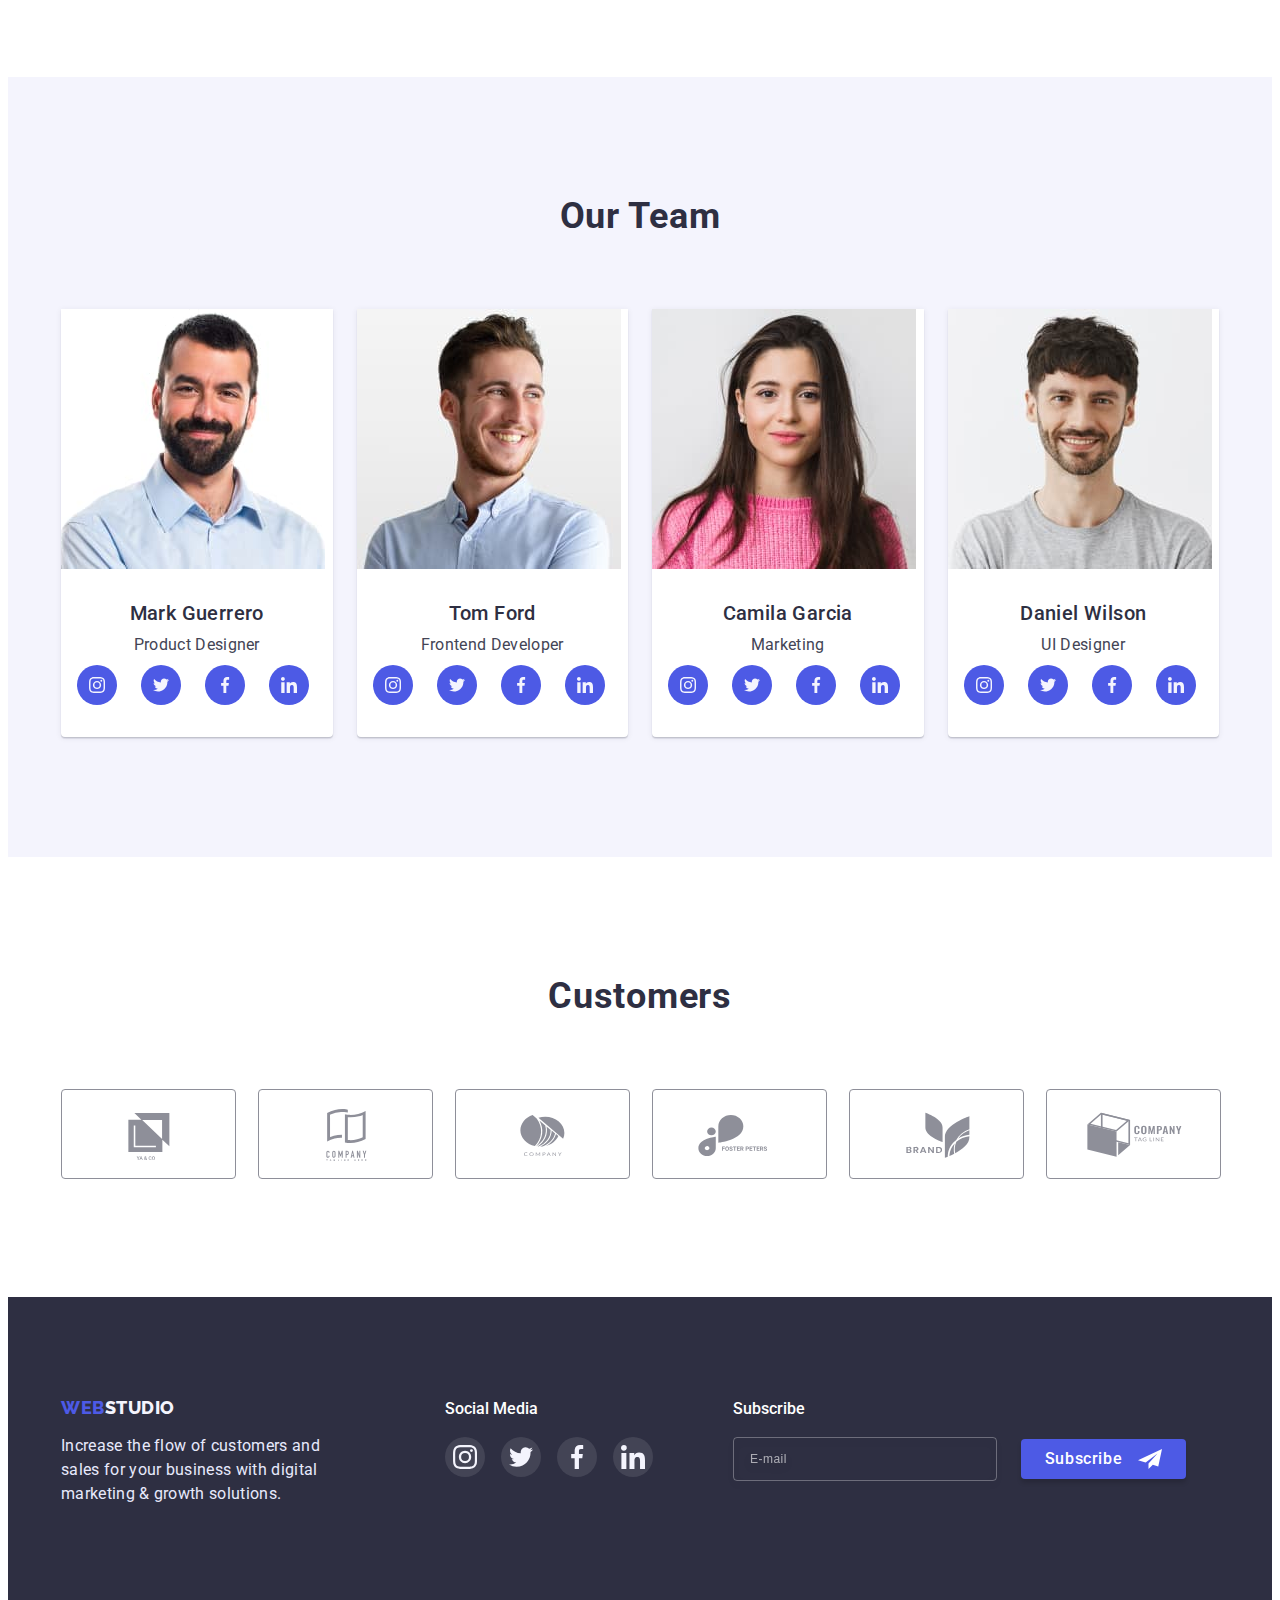
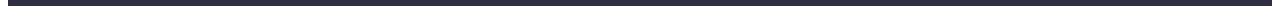
==== commit 6a8d5e88: "responsive-corrected" ====
--- a/index.html
+++ b/index.html
@@ -72,7 +72,7 @@
           </button>
           <ul class="list mob-menu-list">
             <li class="mob-menu-item">
-              <a class="mob-menu-link link" href="./index.html">Studio</a>
+              <a class="mob-menu-link link active-mob-link" href="./index.html">Studio</a>
             </li>
             <li class="mob-menu-item">
               <a class="mob-menu-link link" href="./portfolio.html"
@@ -80,7 +80,7 @@
               >
             </li>
             <li class="mob-menu-item">
-              <a class="mob-menu-link link active-mob-link" href="">Contacts</a>
+              <a class="mob-menu-link link" href="">Contacts</a>
             </li>
           </ul>
         </div>
--- a/css/styles.css
+++ b/css/styles.css
@@ -255,7 +255,7 @@
 
 .mob-soc-list {
     display: flex;
-    justify-content: space-between;
+    gap: 24px;
 }
 
 .mob-soc-item{
@@ -416,9 +416,7 @@
 /*section Principles*/
 .principles-section {
     padding-top: 96px;
-    padding-bottom: 96px;
-    /*padding-bottom: 120px;
-    padding-top: 120px;*/
+    padding-bottom: 96px;    
 }
 
 .principles-list {
@@ -495,10 +493,12 @@
 
 
 
-section Our team .team-description {
+/*section Our team*/ 
+
+.team-description {
     background-color: var(--lightest-grey);
-    padding-top: 120px;
-    padding-bottom: 120px;
+    padding-top: 96px;
+    padding-bottom: 96px;
 }
 
 .team-description>.container {
@@ -591,7 +591,7 @@
 .customers-icons-list {
     display: flex;
     flex-wrap: wrap;
-    /*gap: 24px;*/
+    gap: 72px 16px;
 }
 
 .customers-icons {
@@ -599,13 +599,13 @@
     width: calc((100% - 16px) / 2);
 }
 
-.customers-icons:nth-child(2n+1) {
+/*.customers-icons:nth-child(2n+1) {
     margin-right: 16px;
 }
 
 .customers-icons:nth-child(-n+4) {
     margin-bottom: 72px;
-}
+}*/
 
 .customers-link {
     width: 100%;
--- a/css/media.css
+++ b/css/media.css
@@ -1,5 +1,5 @@
-@media screen and (max-width: 427px){
-    .modal{
+@media screen and (max-width: 427px) {
+    .modal {
         width: 90vw;
     }
 }
@@ -9,9 +9,13 @@
         width: 426px;
     }
 
-    .footer {
+    .mob-soc-list {
+        gap: 56px;
+    }
+
+    /*.footer {
         width: 426px;
-    }
+    }*/
 }
 
 @media screen and (min-width: 768px) {
@@ -25,7 +29,8 @@
     }
 
     .header {
-        padding-bottom: 10px;
+        padding-top: 16px;
+        padding-bottom: 16px;
     }
 
     .header-list {
@@ -41,21 +46,28 @@
         height: 4px;
         background-color: var(--hover-color);
         border-radius: 2px;
-        top: 36px;
+        top: 43px;
     }
 
     .contact-list {
+        display: flex;
+        flex-direction: column;
+        gap: 12px;
+    }
+
+    .contact-link {
         display: block;
-    }
-
-    .contact-link {
         font-family: var(--main-font);
         font-size: 12px;
-        line-height: 1.33;
+        line-height: 1.17;
         letter-spacing: 0.04em;
         color: var(--main-text-color);
         transition: color var(--transition-parameters);
     }
+
+    /*.contact-link:first-child{
+        margin-bottom: 12px;
+    }*/
 
     .mobile-menu-open {
         display: none;
@@ -77,8 +89,8 @@
     .main-title {
         font-size: 56px;
         line-height: 1.07;
-        letter-spacing: 0.02em;
         margin: 0 auto 36px auto;
+        max-width: 496px;
     }
 
 
@@ -86,17 +98,21 @@
         width: calc((100% - 24px) / 2);
     }
 
+    .principle-title {
+        text-align: left;
+    }
+
     .principles-list {
-        gap: 0;
-    }
-
-    .principles:nth-child(2n+1) {
+        gap: 72px 24px;
+    }
+
+    /*.principles:nth-child(2n+1) {
         margin-right: 24px;
     }
 
     .principles:nth-child(-n+2) {
         margin-bottom: 72px;
-    }
+    }*/
 
     .team-description>.container {
         width: 582px;
@@ -122,6 +138,9 @@
         width: 582px;
     }
 
+    .customers-icons-list {
+        gap: 72px 24px;
+    }
 
     .customers-icons {
         width: calc((100% - 48px) / 3);
@@ -131,19 +150,19 @@
         margin: 0;
     }
 
-    .customers-icons:not(:nth-child(3n)) {
+    /*    .customers-icons:not(:nth-child(3n)) {
         margin-right: 16px;
     }
 
     .customers-icons:not(:nth-last-child(-n + 3)) {
         margin-bottom: 72px;
-    }
-
-    .footer {        
+    }*/
+
+    .footer {
         width: 100%;
     }
 
-    .footer-form {        
+    .footer-form {
         display: flex;
         align-items: center;
         gap: 24px;
@@ -151,10 +170,10 @@
 
     .footer-container {
         display: flex;
-        flex-wrap: wrap;        
+        flex-wrap: wrap;
         max-width: none;
-        width: 766px;
-        padding-left: 108px;
+        width: 582px;
+        /*padding-left: 108px;*/
     }
 
     .footer-form-container {
@@ -196,15 +215,17 @@
     }
 
     .header {
-        padding-bottom: 28px;
-    }
-
-    .active-nav-link::after {
-        top: 47px;
-    }
+        padding-top: 24px;
+        padding-bottom: 24px;
+    }
+
+    /*.active-nav-link::after {
+        top: 43px;
+    }*/
 
     .contact-list {
         display: flex;
+        flex-direction: row;
         gap: 40px;
     }
 
@@ -235,6 +256,11 @@
         margin: 0 auto 48px auto;
     }
 
+    .principles-section {
+        padding-bottom: 120px;
+        padding-top: 120px;
+    }
+
     .principles {
         width: calc((100% - 72px) / 4);
     }
@@ -275,6 +301,11 @@
         padding-bottom: 120px;
     }
 
+    .team-description {
+        padding-top: 120px;
+        padding-bottom: 120px;
+    }
+
     .team-description>.container {
         width: 1158px;
     }
@@ -289,6 +320,11 @@
 
     .team-member {
         width: calc((100% - 72px) / 4);
+    }
+
+    .customers-section {
+        padding-top: 120px;
+        padding-bottom: 120px;
     }
 
     .customers-section .container {
@@ -308,7 +344,7 @@
         width: calc((100% - 120px) / 6);
     }
 
-    .footer {        
+    .footer {
         padding-top: 100px;
         padding-bottom: 100px;
     }
@@ -318,7 +354,7 @@
     }
 
     .footer-container {
-        padding-left: 15px;        
+        padding-left: 15px;
     }
 
     .footer-social {
